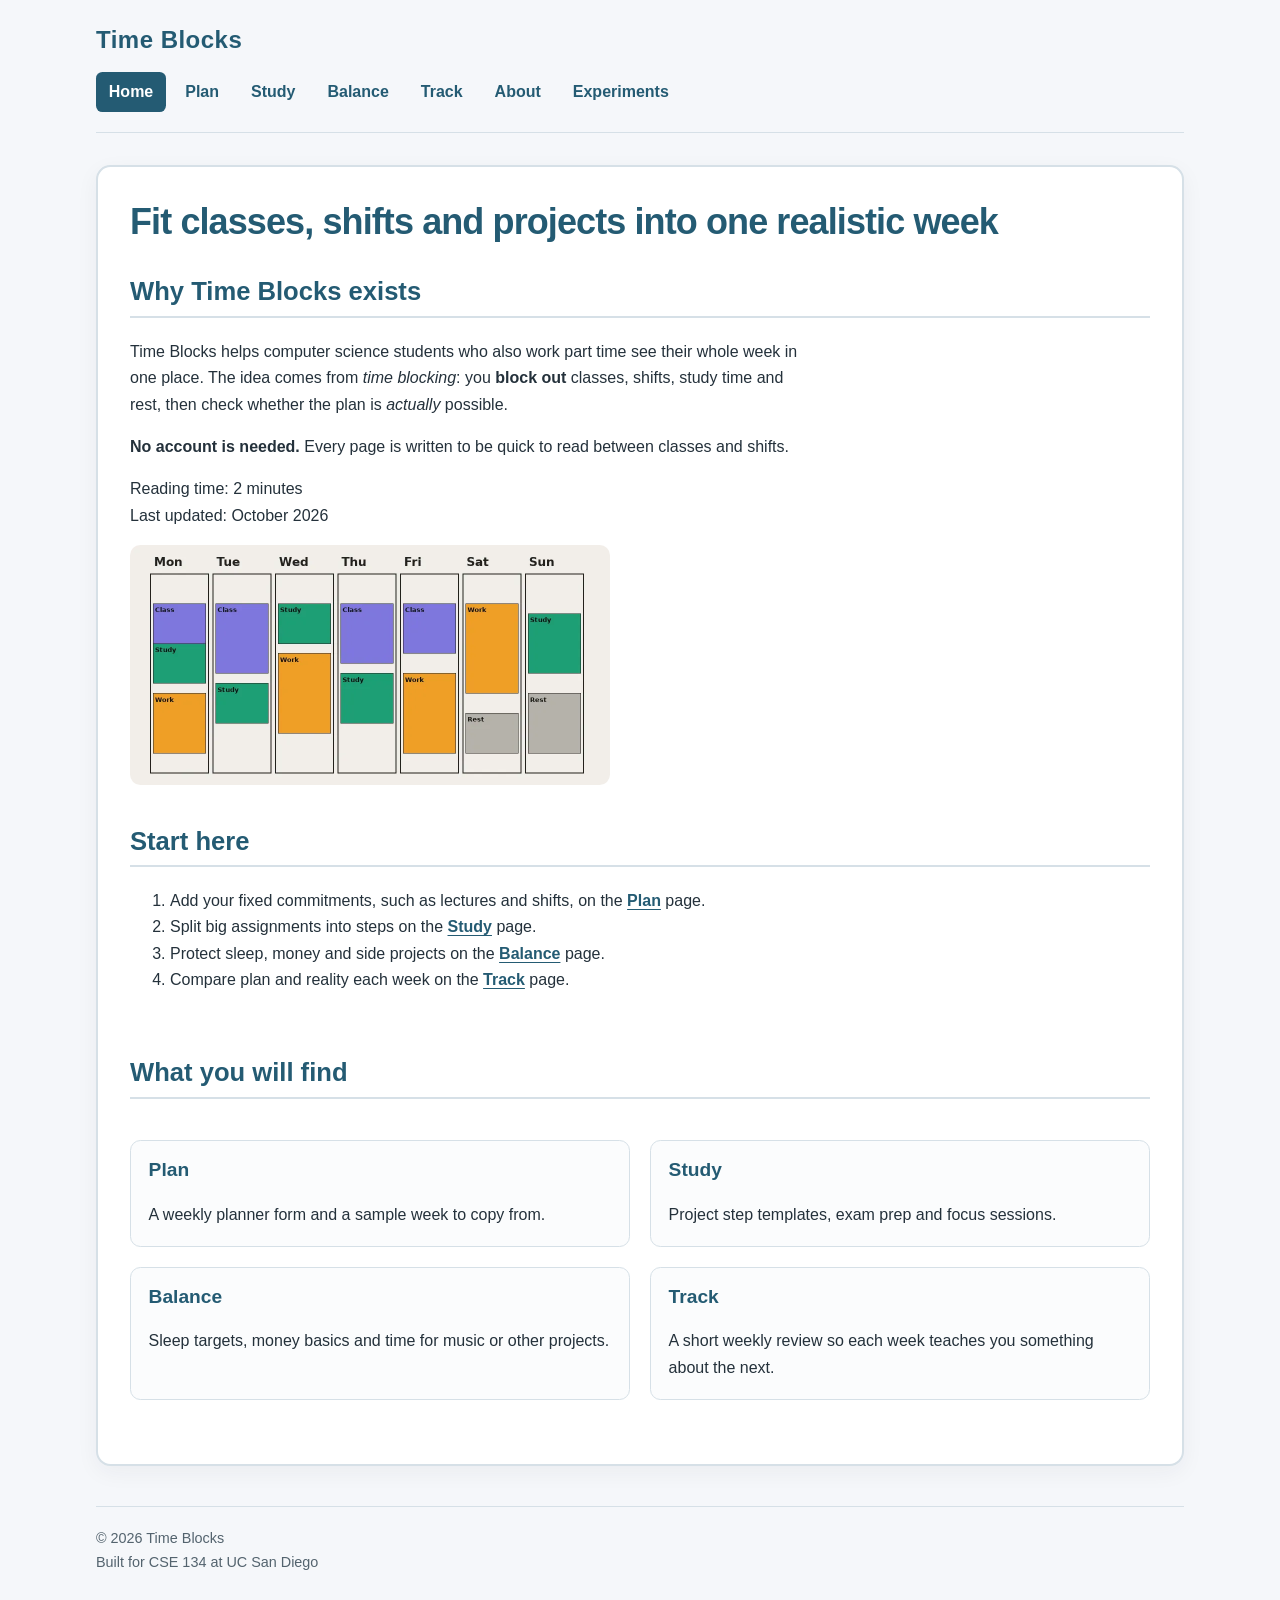
==== part2/index.html @ 6211ee92 "copy of hw3 repo" ====
<!DOCTYPE html>
<html lang="en">
<head>
<meta charset="utf-8">
<meta name="viewport" content="width=device-width, initial-scale=1">
<meta name="description" content="Time Blocks helps computer science students who work part time plan one realistic week.">
<title>Home | Time Blocks</title>
<link rel="stylesheet" href="styles.css">
<script async src="https://www.googletagmanager.com/gtag/js?id=G-XXXXXXXXXX"></script>
<script src="js/hello-world.js" defer></script>
</head>
<body>
<header>
<p><b>Time Blocks</b></p>
<nav aria-label="Main">
<ul>
<li><a href="index.html" aria-current="page">Home</a></li>
<li><a href="plan.html">Plan</a></li>
<li><a href="study.html">Study</a></li>
<li><a href="balance.html">Balance</a></li>
<li><a href="track.html">Track</a></li>
<li><a href="about.html">About</a></li>
<li><a href="experiments.html">Experiments</a></li>
</ul>
</nav>
</header>
<main>
<h1>Fit classes, shifts and projects into one realistic week</h1>
<noscript>
<p>This site is plain HTML and works without JavaScript.</p>
</noscript>
<section>
<h2>Why Time Blocks exists</h2>
<p>Time Blocks helps computer science students who also work part time see their whole week in one place. The idea comes from <i>time blocking</i>: you <b>block out</b> classes, shifts, study time and rest, then check whether the plan is <em>actually</em> possible.</p>
<p><strong>No account is needed.</strong> Every page is written to be quick to read between classes and shifts.</p>
<p><span>Reading time: 2 minutes</span><br>
Last updated: October 2026</p>
<picture>
<source srcset="images/hero.webp" type="image/webp">
<img src="images/hero.jpg" alt="A sample weekly planner with color-coded blocks for class, work, study and rest" width="480" height="240">
</picture>
</section>
<section>
<h2>Start here</h2>
<ol>
<li>Add your fixed commitments, such as lectures and shifts, on the <a href="plan.html">Plan</a> page.</li>
<li>Split big assignments into steps on the <a href="study.html">Study</a> page.</li>
<li>Protect sleep, money and side projects on the <a href="balance.html">Balance</a> page.</li>
<li>Compare plan and reality each week on the <a href="track.html">Track</a> page.</li>
</ol>
</section>
<section class="card-grid">
<h2>What you will find</h2>
<article>
<h3>Plan</h3>
<p>A weekly planner form and a sample week to copy from.</p>
</article>
<article>
<h3>Study</h3>
<p>Project step templates, exam prep and focus sessions.</p>
</article>
<article>
<h3>Balance</h3>
<p>Sleep targets, money basics and time for music or other projects.</p>
</article>
<article>
<h3>Track</h3>
<p>A short weekly review so each week teaches you something about the next.</p>
</article>
</section>
</main>
<footer>
<p>&copy; 2026 Time Blocks<br>
Built for CSE 134 at UC San Diego</p>
<hello-world></hello-world>
</footer>
</body>
</html>
---- part2/styles.css ----
/*
 * 
 * Name: Kiame McCartha
 * Repository: https://github.com/kmccartha/CSE134-HW3
 */

:root {
    --color-ink: #24313b;
    --color-paper: #f5f7fa;
    --color-primary: #245b73;
    --color-accent: #e5a94d;
    --color-card: #ffffff;
    --color-border: #d6e0e7;
    --font-body: "Segoe UI", Arial, Helvetica, sans-serif;
    --content-width: 68rem;
    --space: 1.25rem;
}

/* Base typography and page spacing */
* {
    box-sizing: border-box;
}

body {
    margin: 0;
    background: var(--color-paper);
    color: var(--color-ink);
    font-family: var(--font-body);
    font-size: 1rem;
    line-height: 1.65;
}

header,
main,
body > footer {
    width: min(calc(100% - 2rem), var(--content-width));
    margin-inline: auto;
}

header {
    padding: 1.25rem 0;
    border-bottom: 1px solid var(--color-border);
}

header > p {
    margin: 0 0 0.75rem;
    color: var(--color-primary);
    font-size: 1.5rem;
    letter-spacing: 0.02em;
}

nav ul {
    display: flex;
    flex-wrap: wrap;
    gap: 0.4rem;
    list-style: none;
    margin: 0;
    padding: 0;
}

nav a {
    display: inline-block;
    padding: 0.45em 0.8em;
    border-radius: 0.4rem;
    color: var(--color-primary);
    font-weight: 600;
    text-decoration: none;
}

/* Attribute selector: mark the navigation link for the current page. */
nav a[aria-current="page"] {
    background: var(--color-primary);
    color: #ffffff;
}

nav a:hover {
    background: #e7eef2;
    color: #8a4b00;
}

main {
    margin-top: 2rem;
    margin-bottom: 2.5rem;
    padding: clamp(1rem, 3vw, 2rem);
    border: 2px solid var(--color-border);
    border-radius: 0.9rem;
    background: var(--color-card);
    box-shadow: 0 0.4rem 1.4rem rgb(36 49 59 / 5%);
}

h1,
h2,
h3 {
    line-height: 1.25;
    color: var(--color-primary);
}

h1 {
    margin-top: 0;
    font-size: 2.25rem;
    letter-spacing: -0.025em;
}

h2 {
    margin-top: 2rem;
    font-size: 1.6rem;
}

h3 {
    margin-top: 0;
    font-size: 1.2rem;
}

p,
ol,
ul {
    max-width: 75ch;
}

section {
    margin-block: 2rem;
}

/* Child combinator: style section headings directly inside sections. */
section > h2 {
    padding-bottom: 0.45rem;
    border-bottom: 2px solid var(--color-border);
}

/* Grid layout: homepage overview articles become responsive cards. */
.card-grid {
    display: grid;
    grid-template-columns: repeat(2, minmax(0, 1fr));
    gap: var(--space);
}

.card-grid > h2 {
    grid-column: 1 / -1;
}

.card-grid > article {
    min-width: 0;
    padding: 1.1rem;
    border: 1px solid var(--color-border);
    border-radius: 0.65rem;
    background: #fbfcfd;
}

.card-grid > article p {
    margin-bottom: 0;
}

/* Descendant combinator: links within main content use the shared link style. */
main a {
    color: var(--color-primary);
    font-weight: 600;
    text-underline-offset: 0.18em;
}

a:hover {
    color: #8a4b00;
}

/* Adjacent sibling combinator: separate paragraphs from a heading consistently. */
h1 + p,
h2 + p,
h3 + p {
    margin-top: 0.5rem;
}

/* Images, embedded map, audio and video adapt to the available width. */
img,
picture,
iframe,
video,
audio,
canvas {
    max-width: 100%;
}

picture img,
main > img,
section > img {
    height: auto;
    border-radius: 0.65rem;
}

iframe,
video,
canvas {
    display: block;
}

iframe {
    width: 100%;
    max-width: 425px;
    border: 1px solid var(--color-border);
    border-radius: 0.5rem;
}

video {
    height: auto;
}

audio {
    width: 100%;
    max-width: 32rem;
}

/* Form controls remain readable and usable across pages. */
form,
fieldset {
    max-width: 100%;
}

fieldset {
    min-width: 0;
    margin-block: 1rem;
    padding: 1rem;
    border: 1px solid var(--color-border);
    border-radius: 0.5rem;
}

legend {
    padding-inline: 0.35rem;
    font-weight: 700;
}

label {
    font-weight: 600;
}

input,
select,
textarea,
button {
    max-width: 100%;
    font: inherit;
}

input:not([type="checkbox"]):not([type="radio"]),
select,
textarea {
    padding: 0.55em 0.7em;
    border: 1px solid #9aabb7;
    border-radius: 0.35rem;
    background: #ffffff;
    color: var(--color-ink);
}

input[type="checkbox"],
input[type="radio"] {
    accent-color: var(--color-primary);
}

textarea {
    width: 100%;
}

button,
input[type="submit"],
input[type="button"],
input[type="reset"] {
    padding: 0.55em 1em;
    border: 0;
    border-radius: 0.4rem;
    background: var(--color-primary);
    color: #ffffff;
    font-weight: 600;
    cursor: pointer;
}

button:hover,
input[type="submit"]:hover,
input[type="button"]:hover,
input[type="reset"]:hover {
    background: #173f51;
}

a:focus-visible,
button:focus-visible,
input:focus-visible,
select:focus-visible,
textarea:focus-visible,
summary:focus-visible {
    outline: 3px solid var(--color-accent);
    outline-offset: 3px;
}

progress {
    max-width: 100%;
    accent-color: var(--color-primary);
}

dialog {
    max-width: 100%;
    padding: 1rem 1.25rem;
    border: 1px solid var(--color-border);
    border-radius: 0.6rem;
    background: #ffffff;
    color: var(--color-ink);
}

study-tip {
    display: block;
    margin: 1em 0;
    padding: 0.75em 1em;
    border-left: 4px solid var(--color-accent);
    border-radius: 0.25rem;
    background: #fff8e9;
}

study-tip::before {
    content: "Tip: ";
    font-weight: 700;
}

body > footer {
    padding: 1.25rem 0 2rem;
    border-top: 1px solid var(--color-border);
    color: #53636e;
    font-size: 0.9rem;
}

body > footer p {
    margin: 0;
}

/* Narrow screens: stack cards and keep navigation and controls accessible. */
@media (max-width: 40rem) {
    header,
    main,
    body > footer {
        width: calc(100% - 1rem);
    }

    header {
        padding-top: 1rem;
    }

    nav ul {
        gap: 0.2rem;
    }

    nav a {
        padding: 0.45em 0.55em;
    }

    main {
        margin-top: 1rem;
        padding: 1rem;
    }

    h1 {
        font-size: 1.8rem;
    }

    h2 {
        font-size: 1.4rem;
    }

    .card-grid {
        grid-template-columns: minmax(0, 1fr);
    }

    input:not([type="checkbox"]):not([type="radio"]),
    select,
    textarea {
        width: 100%;
    }
}
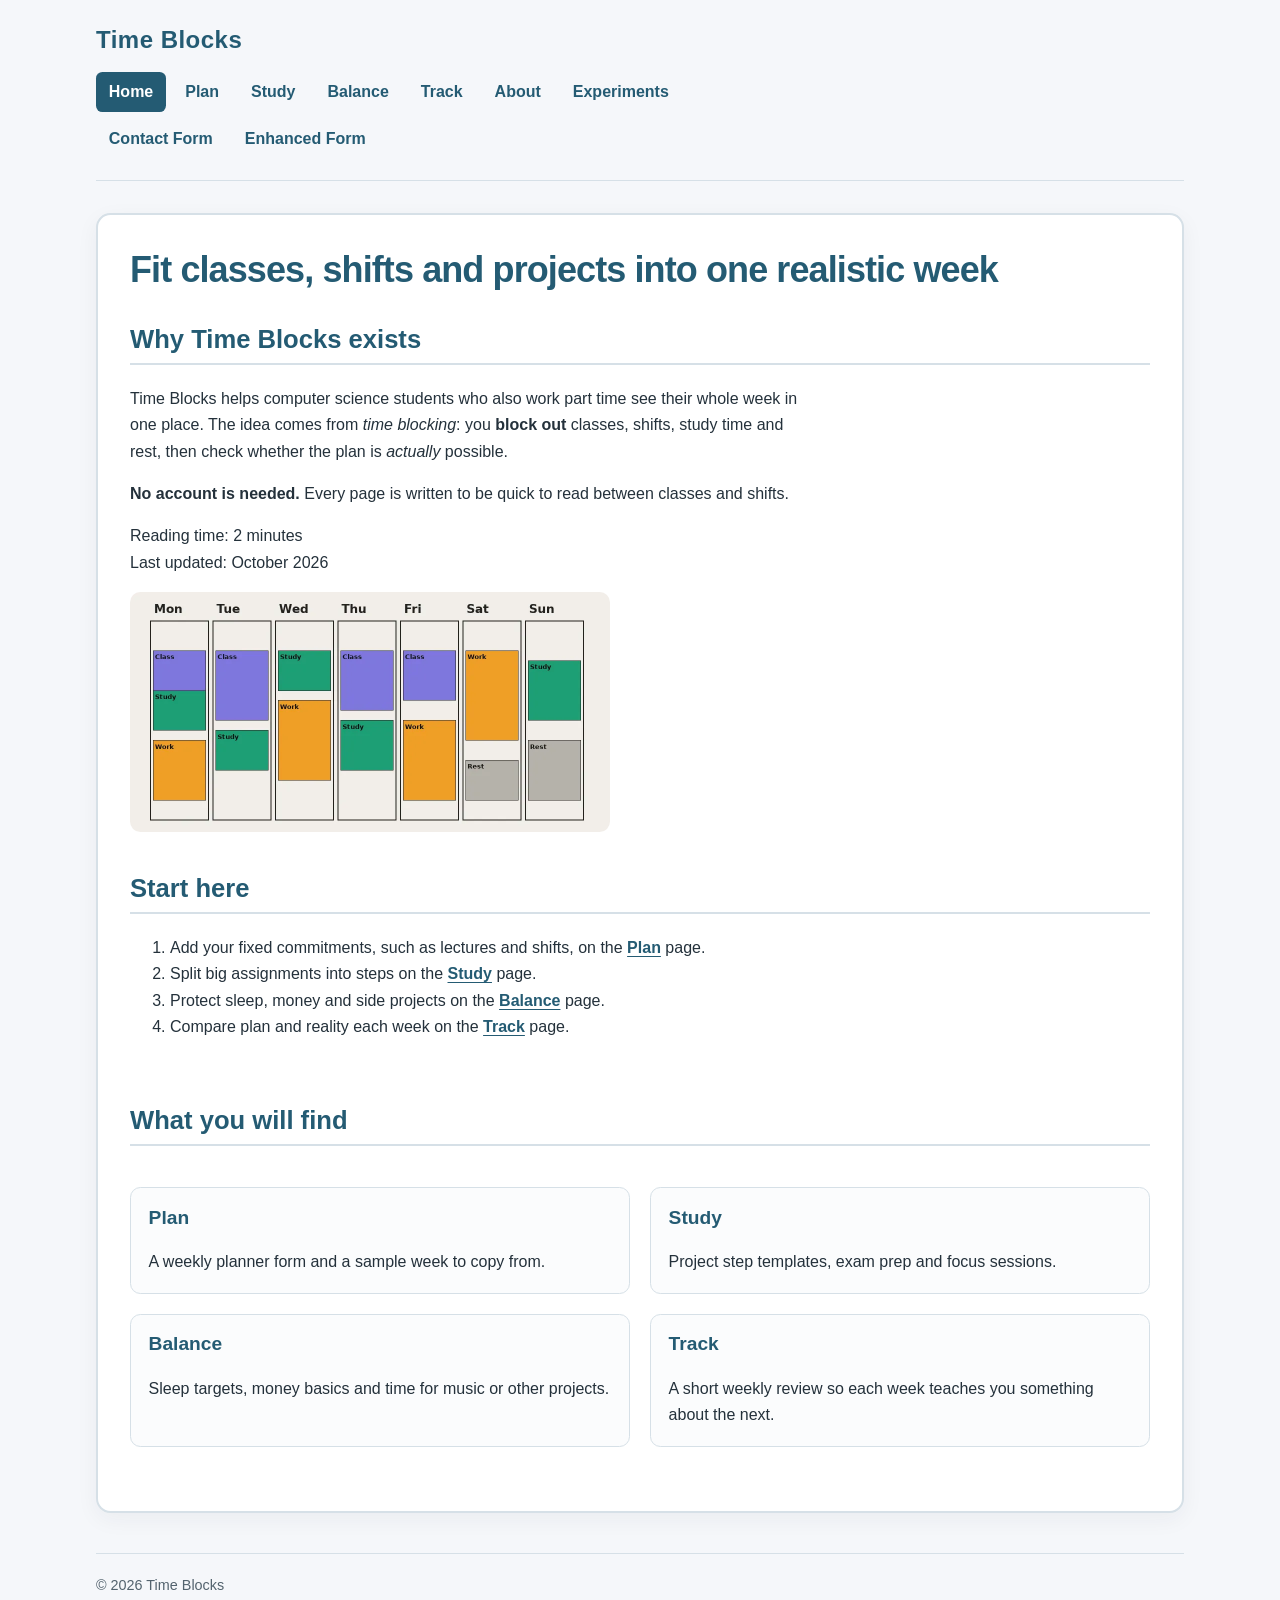
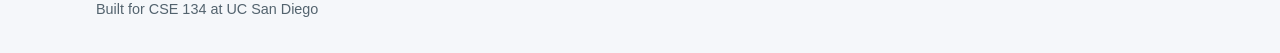
==== commit 65325487: "Homework 4" ====
--- a/part2/index.html
+++ b/part2/index.html
@@ -8,6 +8,7 @@
 <link rel="stylesheet" href="styles.css">
 <script async src="https://www.googletagmanager.com/gtag/js?id=G-XXXXXXXXXX"></script>
 <script src="js/hello-world.js" defer></script>
+<script src="theme.js"></script>
 </head>
 <body>
 <header>
@@ -21,6 +22,8 @@
 <li><a href="track.html">Track</a></li>
 <li><a href="about.html">About</a></li>
 <li><a href="experiments.html">Experiments</a></li>
+<li><a href="form-no-js.html">Contact Form</a></li>
+<li><a href="form.html">Enhanced Form</a></li>
 </ul>
 </nav>
 </header>
--- a/part2/styles.css
+++ b/part2/styles.css
@@ -1,19 +1,76 @@
 /*
  * 
  * Name: Kiame McCartha
- * Repository: https://github.com/kmccartha/CSE134-HW3
+ * Repository: https://github.com/kmccartha/cse134hw4
  */
 
+/* ==========================================================
+ * Theme tokens. Light is the default, so every page (including
+ * form-no-js.html, which has no JavaScript) is readable.
+ * theme.js adds data-theme="dark" to <html> to switch themes.
+ * ========================================================== */
 :root {
+    color-scheme: light;
+
     --color-ink: #24313b;
     --color-paper: #f5f7fa;
     --color-primary: #245b73;
+    --color-primary-strong: #173f51;
+    --color-on-primary: #ffffff;
     --color-accent: #e5a94d;
     --color-card: #ffffff;
+    --color-card-alt: #fbfcfd;
     --color-border: #d6e0e7;
+    --color-link-hover: #8a4b00;
+    --color-nav-hover-bg: #e7eef2;
+    --color-muted: #53636e;
+    --color-hint: #3d4b55;
+    --color-field-bg: #ffffff;
+    --color-control-border: #5f7380;
+    --color-invalid: #b00020;
+    --color-invalid-bg: #fff5f6;
+    --color-valid: #1b6e2d;
+    --color-note-bg: #fff8e9;
+    --color-note-text: #5c3200;
+    --color-note-border: #8a4b00;
+    --color-limit-bg: #e7eef2;
+    --shadow-card: rgb(36 49 59 / 5%);
+    --icon-invalid: url("data:image/svg+xml,%3Csvg xmlns='http://www.w3.org/2000/svg' viewBox='0 0 20 20'%3E%3Ccircle cx='10' cy='10' r='9' fill='%23b00020'/%3E%3Cpath d='M6 6l8 8M14 6l-8 8' stroke='white' stroke-width='2' stroke-linecap='round'/%3E%3C/svg%3E");
+    --icon-valid: url("data:image/svg+xml,%3Csvg xmlns='http://www.w3.org/2000/svg' viewBox='0 0 20 20'%3E%3Ccircle cx='10' cy='10' r='9' fill='%231b6e2d'/%3E%3Cpath d='M5.5 10.5l3 3 6-7' fill='none' stroke='white' stroke-width='2' stroke-linecap='round' stroke-linejoin='round'/%3E%3C/svg%3E");
+
     --font-body: "Segoe UI", Arial, Helvetica, sans-serif;
     --content-width: 68rem;
     --space: 1.25rem;
+}
+
+:root[data-theme="dark"] {
+    color-scheme: dark;
+
+    --color-ink: #e6edf3;
+    --color-paper: #11171c;
+    --color-primary: #7fc4e0;
+    --color-primary-strong: #a8dcf0;
+    --color-on-primary: #0b1a22;
+    --color-accent: #f0b95a;
+    --color-card: #1a232b;
+    --color-card-alt: #212c35;
+    --color-border: #3a4955;
+    --color-link-hover: #ffcf8a;
+    --color-nav-hover-bg: #283641;
+    --color-muted: #aab8c3;
+    --color-hint: #c3cfd8;
+    --color-field-bg: #0f151a;
+    --color-control-border: #8ea3b2;
+    --color-invalid: #ff8a95;
+    --color-invalid-bg: #3a1a20;
+    --color-valid: #6fd18a;
+    --color-note-bg: #2c2616;
+    --color-note-text: #ffe2a8;
+    --color-note-border: #f0b95a;
+    --color-limit-bg: #1f3341;
+    --shadow-card: rgb(0 0 0 / 35%);
+    --icon-invalid: url("data:image/svg+xml,%3Csvg xmlns='http://www.w3.org/2000/svg' viewBox='0 0 20 20'%3E%3Ccircle cx='10' cy='10' r='9' fill='%23ff8a95'/%3E%3Cpath d='M6 6l8 8M14 6l-8 8' stroke='%233a1a20' stroke-width='2' stroke-linecap='round'/%3E%3C/svg%3E");
+    --icon-valid: url("data:image/svg+xml,%3Csvg xmlns='http://www.w3.org/2000/svg' viewBox='0 0 20 20'%3E%3Ccircle cx='10' cy='10' r='9' fill='%236fd18a'/%3E%3Cpath d='M5.5 10.5l3 3 6-7' fill='none' stroke='%230f2a17' stroke-width='2' stroke-linecap='round' stroke-linejoin='round'/%3E%3C/svg%3E");
 }
 
 /* Base typography and page spacing */
@@ -70,12 +127,12 @@
 /* Attribute selector: mark the navigation link for the current page. */
 nav a[aria-current="page"] {
     background: var(--color-primary);
-    color: #ffffff;
+    color: var(--color-on-primary);
 }
 
 nav a:hover {
-    background: #e7eef2;
-    color: #8a4b00;
+    background: var(--color-nav-hover-bg);
+    color: var(--color-link-hover);
 }
 
 main {
@@ -85,7 +142,7 @@
     border: 2px solid var(--color-border);
     border-radius: 0.9rem;
     background: var(--color-card);
-    box-shadow: 0 0.4rem 1.4rem rgb(36 49 59 / 5%);
+    box-shadow: 0 0.4rem 1.4rem var(--shadow-card);
 }
 
 h1,
@@ -143,7 +200,7 @@
     padding: 1.1rem;
     border: 1px solid var(--color-border);
     border-radius: 0.65rem;
-    background: #fbfcfd;
+    background: var(--color-card-alt);
 }
 
 .card-grid > article p {
@@ -158,7 +215,7 @@
 }
 
 a:hover {
-    color: #8a4b00;
+    color: var(--color-link-hover);
 }
 
 /* Adjacent sibling combinator: separate paragraphs from a heading consistently. */
@@ -242,9 +299,9 @@
 select,
 textarea {
     padding: 0.55em 0.7em;
-    border: 1px solid #9aabb7;
+    border: 1px solid var(--color-control-border);
     border-radius: 0.35rem;
-    background: #ffffff;
+    background: var(--color-field-bg);
     color: var(--color-ink);
 }
 
@@ -265,7 +322,7 @@
     border: 0;
     border-radius: 0.4rem;
     background: var(--color-primary);
-    color: #ffffff;
+    color: var(--color-on-primary);
     font-weight: 600;
     cursor: pointer;
 }
@@ -274,7 +331,7 @@
 input[type="submit"]:hover,
 input[type="button"]:hover,
 input[type="reset"]:hover {
-    background: #173f51;
+    background: var(--color-primary-strong);
 }
 
 a:focus-visible,
@@ -297,7 +354,7 @@
     padding: 1rem 1.25rem;
     border: 1px solid var(--color-border);
     border-radius: 0.6rem;
-    background: #ffffff;
+    background: var(--color-card);
     color: var(--color-ink);
 }
 
@@ -307,7 +364,8 @@
     padding: 0.75em 1em;
     border-left: 4px solid var(--color-accent);
     border-radius: 0.25rem;
-    background: #fff8e9;
+    background: var(--color-note-bg);
+    color: var(--color-ink);
 }
 
 study-tip::before {
@@ -318,12 +376,166 @@
 body > footer {
     padding: 1.25rem 0 2rem;
     border-top: 1px solid var(--color-border);
-    color: #53636e;
+    color: var(--color-muted);
     font-size: 0.9rem;
 }
 
 body > footer p {
     margin: 0;
+}
+
+/* Contact form layout: labels sit above their controls. */
+form {
+    display: grid;
+    gap: 1.25rem;
+    max-width: 36rem;
+}
+
+.form-field {
+    display: flex;
+    flex-direction: column;
+    gap: 0.35rem;
+}
+
+.form-field .hint {
+    margin: 0;
+    font-size: 0.9rem;
+    color: var(--color-hint);
+}
+
+/* Required controls. Border width, padding, and icon space stay the
+   same in every state, so validation feedback never shifts the layout. */
+.form-field input:required,
+.form-field textarea:required {
+    width: 100%;
+    padding: 0.55em 2.5rem 0.55em 0.7em;
+    border: 2px solid var(--color-control-border);
+    border-left-width: 6px;
+    border-radius: 0.35rem;
+    background-color: var(--color-field-bg);
+    background-repeat: no-repeat;
+    background-position: right 0.75rem center;
+    background-size: 1.1rem;
+}
+
+.form-field textarea:required {
+    resize: vertical;
+    background-position: right 0.75rem top 0.75rem;
+}
+
+/* Invalid after the user interacts: color + dashed edges + "x" icon.
+   Not color alone: the border style and icon also change. */
+.form-field input:user-invalid,
+.form-field textarea:user-invalid {
+    border-color: var(--color-invalid);
+    border-top-style: dashed;
+    border-bottom-style: dashed;
+    background-color: var(--color-invalid-bg);
+    background-image: var(--icon-invalid);
+}
+
+/* Valid after the user interacts: color + checkmark icon */
+.form-field input:user-valid,
+.form-field textarea:user-valid {
+    border-color: var(--color-valid);
+    background-image: var(--icon-valid);
+}
+
+/* Form focus ring: uses the primary color so it stays visible in both themes. */
+form input:focus-visible,
+form textarea:focus-visible,
+form button:focus-visible {
+    outline: 3px solid var(--color-primary);
+    outline-offset: 3px;
+}
+
+form button[type="submit"] {
+    justify-self: start;
+}
+
+/* Enhanced form: message areas (revealed by form.js) */
+[hidden] {
+    display: none !important;
+}
+
+.message-wrap {
+    display: grid;
+    gap: 1rem;
+}
+
+.message-area {
+    padding: 0.85rem 1rem;
+    border: 2px solid var(--color-border);
+    border-left: 6px solid var(--color-primary);
+    border-radius: 0.5rem;
+    background: var(--color-card-alt);
+}
+
+.message-area h2 {
+    margin: 0 0 0.5rem;
+    padding: 0;
+    border: 0;
+    font-size: 1.1rem;
+}
+
+.message-area p {
+    margin: 0;
+}
+
+#error-area {
+    border-left-color: var(--color-invalid);
+}
+
+#error-list {
+    margin: 0;
+    padding-left: 1.25rem;
+}
+
+#error-list:empty {
+    display: none;
+}
+
+#error-list li + li {
+    margin-top: 0.4rem;
+}
+
+/* Constant border width so warnings never shift the layout */
+#length-status {
+    margin-top: 0.35rem;
+    padding: 0.35rem 0.6rem;
+    border: 2px solid transparent;
+    border-radius: 0.35rem;
+}
+
+#length-status.is-warning {
+    border-color: var(--color-note-border);
+    border-style: dashed;
+    background: var(--color-note-bg);
+    color: var(--color-note-text);
+    font-weight: 700;
+}
+
+#length-status.is-limit {
+    border-color: var(--color-primary);
+    border-style: solid;
+    background: var(--color-limit-bg);
+    color: var(--color-ink);
+    font-weight: 700;
+}
+
+/* Theme switch button (created by theme.js, so it never appears without JavaScript) */
+.theme-toggle {
+    margin-top: 0.75rem;
+}
+
+/* View transitions: the browser's default cross-fade runs when the theme changes.
+   Reduced motion removes the animation; the theme still switches instantly. */
+@media (prefers-reduced-motion: reduce) {
+    ::view-transition-group(*),
+    ::view-transition-old(*),
+    ::view-transition-new(*) {
+        animation: none !important;
+    }
 }
 
 /* Narrow screens: stack cards and keep navigation and controls accessible. */
@@ -368,4 +580,8 @@
     textarea {
         width: 100%;
     }
-}
+
+    form button[type="submit"] {
+        justify-self: stretch;
+    }
+}
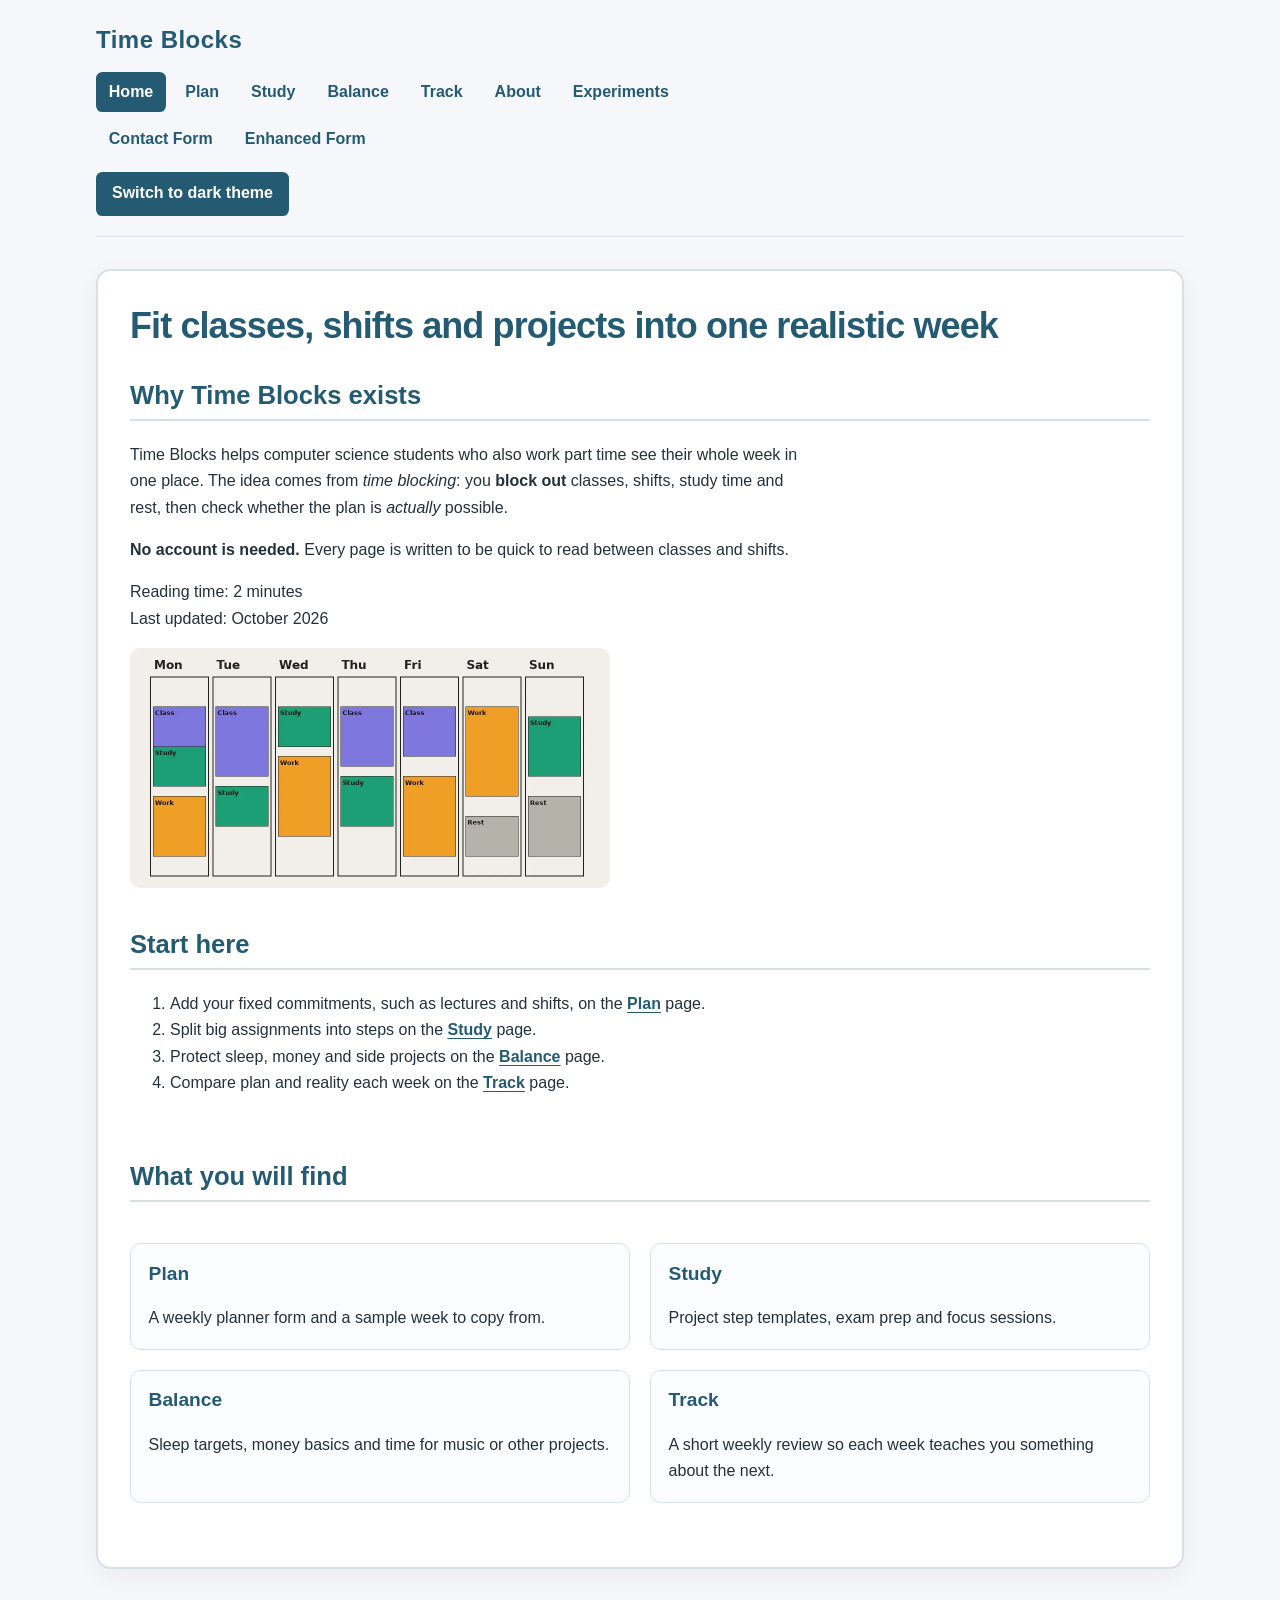
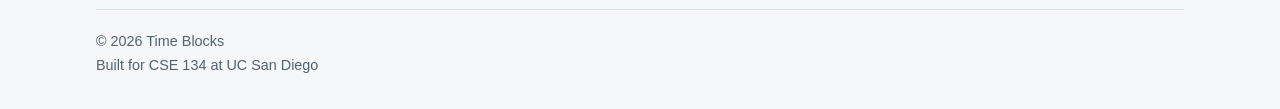
==== commit d5999a47: "fixed typo" ====
--- a/part2/index.html
+++ b/part2/index.html
@@ -23,7 +23,7 @@
 <li><a href="about.html">About</a></li>
 <li><a href="experiments.html">Experiments</a></li>
 <li><a href="form-no-js.html">Contact Form</a></li>
-<li><a href="form.html">Enhanced Form</a></li>
+<li><a href="form-with-js.html">Enhanced Form</a></li>
 </ul>
 </nav>
 </header>
